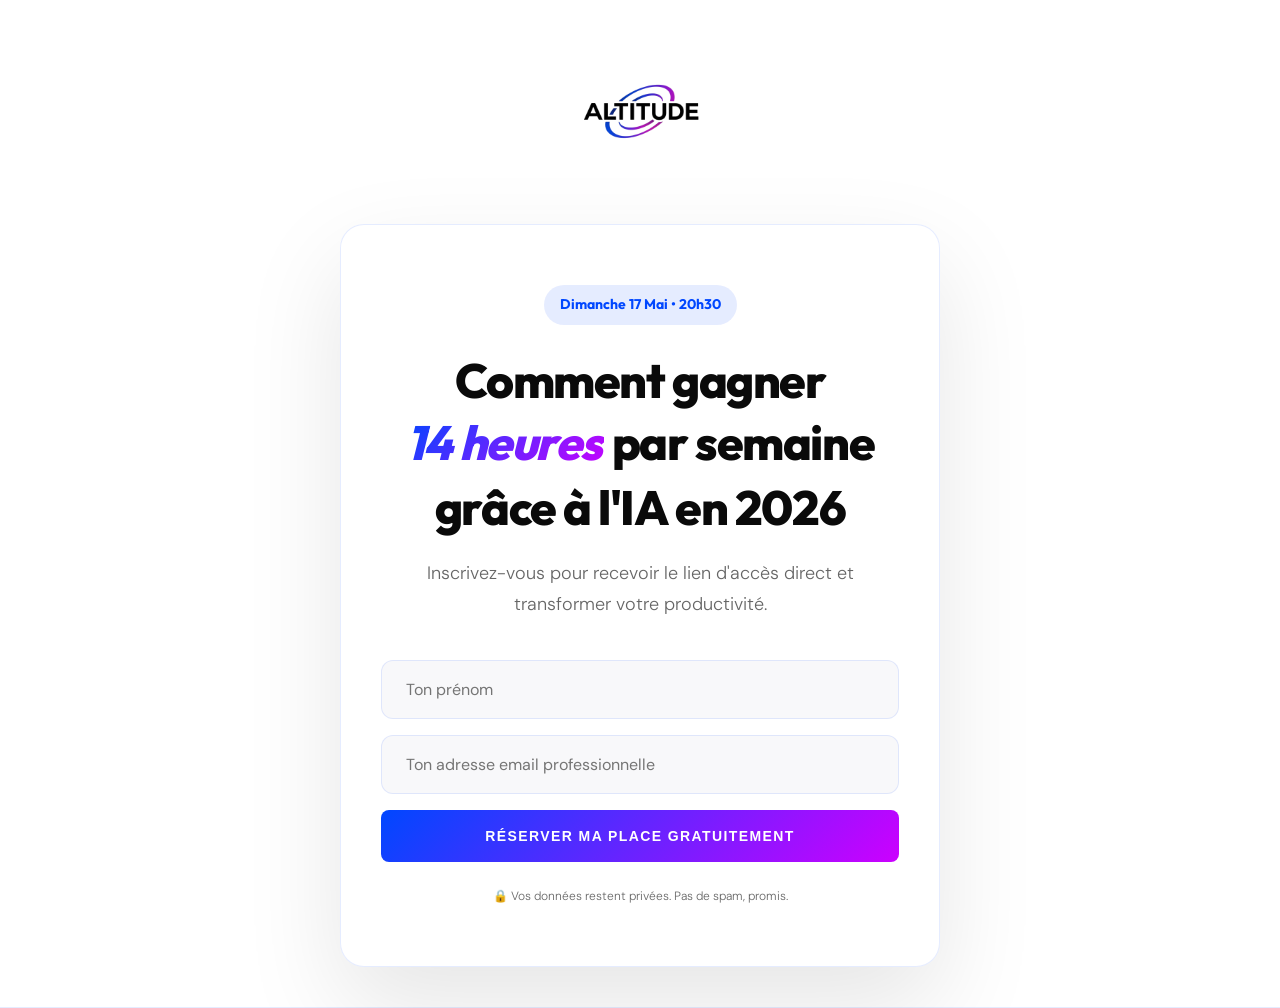
==== index.html @ 85bab9df "Restore logo and further increase its size" ====
<!DOCTYPE html>
<html lang="fr">
<head>
  <meta charset="UTF-8">
  <meta name="viewport" content="width=device-width, initial-scale=1.0">
  <title>Altitude — Webinaire Exclusif</title>
  <link href="https://fonts.googleapis.com/css2?family=Outfit:wght@400;600;700;800&family=DM+Sans:ital,wght@0,300;0,400;0,500;1,300&display=swap" rel="stylesheet">
  <link rel="stylesheet" href="style.css">
  <style>
    .webinar-hero {
      min-height: 100vh;
      display: flex;
      flex-direction: column;
      align-items: center;
      justify-content: center;
      text-align: center;
      padding: 40px 20px;
      background: var(--black);
    }
    
    .webinar-card {
      background: rgba(255, 255, 255, 0.03);
      backdrop-filter: blur(10px);
      border: 1px solid var(--border);
      padding: 60px 40px;
      border-radius: 24px;
      max-width: 600px;
      width: 100%;
      box-shadow: 0 40px 100px rgba(0, 0, 0, 0.1);
    }
    
    .form-group {
      margin-top: 40px;
      display: flex;
      flex-direction: column;
      gap: 16px;
    }
    
    input[type="email"],
    input[type="text"] {
      width: 100%;
      padding: 18px 24px;
      background: var(--slate);
      border: 1px solid var(--border);
      border-radius: 12px;
      font-family: 'DM Sans', sans-serif;
      font-size: 16px;
      color: var(--white);
      outline: none;
      transition: all 0.3s ease;
    }
    
    input[type="email"]:focus,
    input[type="text"]:focus {
      border-color: var(--primary);
      box-shadow: 0 0 0 4px rgba(0, 71, 255, 0.1);
    }
    
    .submit-btn {
      width: 100%;
      justify-content: center;
    }
    
    .date-tag {
      background: rgba(0, 71, 255, 0.1);
      color: var(--primary);
      padding: 8px 16px;
      border-radius: 100px;
      font-family: var(--font-corporate);
      font-weight: 700;
      font-size: 14px;
      margin-bottom: 24px;
      display: inline-block;
    }
  </style>
</head>
<body>

<section class="webinar-hero">
  <div class="logo-container" style="width: 160px; height: 160px; margin-bottom: 24px;">
    <img src="logoaltitude.png" alt="Altitude Logo" style="width: 140px;">
  </div>
  
  <div class="webinar-card fade-in">
    <div class="date-tag">Dimanche 17 Mai • 20h30</div>
    <h1 style="font-family: var(--font-corporate); font-size: clamp(32px, 5vw, 48px); line-height: 1.3; margin-bottom: 20px;">
      Comment gagner <span>14 heures</span> par semaine grâce à l'IA en 2026
    </h1>
    <p class="hero-sub" style="margin: 0 auto; color: var(--muted);">
      Inscrivez-vous pour recevoir le lien d'accès direct et transformer votre productivité.
    </p>
    
    <form id="webinarForm" class="form-group">
      <input type="text" id="firstName" placeholder="Ton prénom" required>
      <input type="email" id="email" placeholder="Ton adresse email professionnelle" required>
      <button type="submit" class="cta-btn submit-btn">Réserver ma place gratuitement</button>
    </form>
    
    <p style="margin-top: 24px; font-size: 12px; color: var(--muted);">
      🔒 Vos données restent privées. Pas de spam, promis.
    </p>
  </div>
</section>

<script>
  document.getElementById('webinarForm').addEventListener('submit', async function(e) {
    e.preventDefault();
    const email = document.getElementById('email').value;
    const firstName = document.getElementById('firstName').value;
    const submitBtn = e.target.querySelector('button');
    
    if (email && firstName) {
      // Loading state
      const originalText = submitBtn.innerText;
      submitBtn.innerText = 'Envoi en cours...';
      submitBtn.disabled = true;

      try {
        await fetch('https://n8n.prcz.fr/webhook/webi-ac', {
          method: 'POST',
          headers: {
            'Content-Type': 'application/json',
          },
          body: JSON.stringify({ 
            email, 
            firstName,
            source: 'webinaire_2026',
            date: new Date().toISOString()
          }),
        });
      } catch (error) {
        console.error('Webhook error:', error);
        // We still redirect even if webhook fails to not block the user
      } finally {
        window.location.href = 'webinaire-merci.html';
      }
    }
  });
</script>

</body>
</html>
---- style.css ----
@import url('https://fonts.googleapis.com/css2?family=Outfit:wght@400;600;700;800&display=swap');

:root {
  --black: #ffffff;
  --white: #0a0a0a;
  --cream: #f4f4f7;
  --primary: #0047FF;
  --secondary: #CC00FF;
  --accent: linear-gradient(135deg, var(--primary) 0%, var(--secondary) 100%);
  --slate: #f8f8fa;
  --muted: #666666;
  --border: rgba(0, 71, 255, 0.1);
  --font-corporate: 'Outfit', sans-serif;
}

* { margin: 0; padding: 0; box-sizing: border-box; }

body {
  background: var(--black);
  color: var(--white);
  font-family: 'DM Sans', sans-serif;
  font-weight: 300;
  line-height: 1.7;
  overflow-x: hidden;
}

/* GRAIN OVERLAY */
body::before {
  content: '';
  position: fixed;
  inset: 0;
  background-image: url("data:image/svg+xml,%3Csvg viewBox='0 0 256 256' xmlns='http://www.w3.org/2000/svg'%3E%3Cfilter id='noise'%3E%3CfeTurbulence type='fractalNoise' baseFrequency='0.9' numOctaves='4' stitchTiles='stitch'/%3E%3C/filter%3E%3Crect width='100%25' height='100%25' filter='url(%23noise)' opacity='0.02'/%3E%3C/svg%3E");
  pointer-events: none;
  z-index: 1000;
  opacity: 0.1;
}

/* HERO */
.hero {
  min-height: 100vh;
  display: flex;
  flex-direction: column;
  justify-content: center;
  padding: 80px 60px;
  position: relative;
  border-bottom: 1px solid var(--border);
}

.hero::after {
  content: '';
  position: absolute;
  top: -200px;
  right: -200px;
  width: 600px;
  height: 600px;
  background: radial-gradient(circle, rgba(0, 71, 255, 0.1) 0%, transparent 70%);
  pointer-events: none;
}

.tag {
  display: inline-flex;
  align-items: center;
  gap: 8px;
  border: 1px solid var(--border);
  padding: 6px 16px;
  border-radius: 100px;
  font-size: 11px;
  letter-spacing: 0.15em;
  text-transform: uppercase;
  color: var(--primary);
  margin-bottom: 48px;
  width: fit-content;
}

.tag::before {
  content: '';
  width: 6px;
  height: 6px;
  border-radius: 50%;
  background: var(--primary);
  animation: pulse 2s infinite;
}

@keyframes pulse {
  0%, 100% { opacity: 1; }
  50% { opacity: 0.3; }
}

.hero-eyebrow {
  font-family: 'Syne', sans-serif;
  font-size: 13px;
  letter-spacing: 0.3em;
  text-transform: uppercase;
  color: var(--muted);
  margin-bottom: 20px;
}

h1 {
  font-family: 'Syne', sans-serif;
  font-size: clamp(52px, 8vw, 100px);
  font-weight: 800;
  line-height: 0.95;
  letter-spacing: -0.03em;
  margin-bottom: 32px;
}

h1 span {
  background: var(--accent);
  -webkit-background-clip: text;
  -webkit-text-fill-color: transparent;
  font-style: italic;
  display: inline-block;
  padding-right: 0.05em;
  padding-bottom: 0.05em;
}

.hero-sub {
  font-size: 18px;
  color: rgba(10, 10, 10, 0.6);
  max-width: 540px;
  margin-bottom: 60px;
  font-weight: 300;
}

.hero-meta {
  display: flex;
  gap: 48px;
  align-items: flex-start;
}

.meta-item {
  display: flex;
  flex-direction: column;
  gap: 4px;
}

.meta-label {
  font-size: 10px;
  letter-spacing: 0.2em;
  text-transform: uppercase;
  color: var(--muted);
}

.meta-value {
  font-family: 'Syne', sans-serif;
  font-size: 22px;
  font-weight: 700;
  color: var(--white);
}

.meta-value.accent { 
  background: var(--accent);
  -webkit-background-clip: text;
  -webkit-text-fill-color: transparent;
}

.divider-line {
  width: 1px;
  height: 40px;
  background: var(--border);
  align-self: center;
}

/* SECTIONS */
section {
  padding: 100px 60px;
  border-bottom: 1px solid var(--border);
}

.section-label {
  font-size: 10px;
  letter-spacing: 0.3em;
  text-transform: uppercase;
  color: var(--gold);
  margin-bottom: 48px;
  display: flex;
  align-items: center;
  gap: 16px;
}

.section-label::after {
  content: '';
  height: 1px;
  width: 40px;
  background: var(--secondary);
  opacity: 0.4;
}

h2 {
  font-family: 'Syne', sans-serif;
  font-size: clamp(32px, 4vw, 52px);
  font-weight: 700;
  line-height: 1.1;
  letter-spacing: -0.02em;
  margin-bottom: 24px;
}

h2 em {
  font-style: italic;
  background: var(--accent);
  -webkit-background-clip: text;
  -webkit-text-fill-color: transparent;
  font-weight: 400;
}

/* PROMESSE */
.promesse-grid {
  display: grid;
  grid-template-columns: 1fr 1fr;
  gap: 2px;
  margin-top: 60px;
  border: 1px solid var(--border);
}

.promesse-card {
  background: var(--slate);
  padding: 48px 40px;
  position: relative;
  overflow: hidden;
  transition: background 0.3s;
}

.promesse-card:hover {
  background: rgba(0, 71, 255, 0.05);
}

.promesse-card::before {
  content: attr(data-num);
  position: absolute;
  top: -200px;
  right: 20px;
  font-family: 'Syne', sans-serif;
  font-size: 120px;
  font-weight: 800;
  color: rgba(204, 0, 255, 0.05);
  line-height: 1;
}

.promesse-card h3 {
  font-family: 'Syne', sans-serif;
  font-size: 20px;
  font-weight: 700;
  margin-bottom: 12px;
  color: var(--white);
}

.promesse-card p {
  font-size: 14px;
  color: rgba(10, 10, 10, 0.55);
  line-height: 1.6;
}

/* MARRE */
.marre-section {
  background: var(--slate);
}

.marre-intro {
  font-size: 16px;
  color: rgba(10, 10, 10, 0.55);
  max-width: 560px;
  margin-bottom: 72px;
}

.marre-steps {
  display: flex;
  flex-direction: column;
  gap: 0;
}

.marre-step {
  display: grid;
  grid-template-columns: 64px 1fr;
  gap: 40px;
  align-items: start;
  padding: 40px 0;
  border-top: 1px solid rgba(0, 71, 255, 0.1);
  position: relative;
}

.marre-step:last-child {
  border-bottom: 1px solid rgba(0, 71, 255, 0.1);
}

.step-letter {
  font-family: 'Syne', sans-serif;
  font-size: 48px;
  font-weight: 800;
  color: var(--primary);
  line-height: 1;
}

.step-content h3 {
  font-family: 'Syne', sans-serif;
  font-size: 22px;
  font-weight: 700;
  margin-bottom: 8px;
  color: var(--white);
  padding-top: 8px;
}

.step-content p {
  font-size: 14px;
  color: rgba(10, 10, 10, 0.5);
  max-width: 480px;
}

/* CLAUDE */
.claude-block {
  background: linear-gradient(135deg, rgba(0, 71, 255, 0.06) 0%, transparent 60%);
  border: 1px solid var(--border);
  padding: 60px;
  margin-top: 60px;
  position: relative;
  overflow: hidden;
}

.claude-block::before {
  content: 'Claude';
  position: absolute;
  right: -20px;
  top: 50%;
  transform: translateY(-50%) rotate(-90deg);
  font-family: 'Syne', sans-serif;
  font-size: 120px;
  font-weight: 800;
  color: rgba(0, 71, 255, 0.04);
  letter-spacing: -0.05em;
  white-space: nowrap;
}

.claude-block h3 {
  font-family: 'Syne', sans-serif;
  font-size: 28px;
  font-weight: 700;
  margin-bottom: 20px;
  color: var(--primary);
}

.claude-block p {
  font-size: 16px;
  color: rgba(10, 10, 10, 0.65);
  max-width: 600px;
  line-height: 1.8;
}

.claude-tags {
  display: flex;
  flex-wrap: wrap;
  gap: 10px;
  margin-top: 32px;
}

.claude-tag {
  border: 1px solid var(--border);
  padding: 6px 16px;
  font-size: 12px;
  color: var(--secondary);
  border-radius: 4px;
  letter-spacing: 0.05em;
}

/* OFFRE */
.offre-grid {
  display: grid;
  grid-template-columns: 1.2fr 1fr;
  gap: 2px;
  margin-top: 60px;
}

.offre-main {
  background: var(--cream);
  border: 1px solid var(--border);
  padding: 60px 48px;
  color: var(--white);
  position: relative;
  overflow: hidden;
  border-radius: 12px;
}

.offre-main::after {
  content: '🛫';
  position: absolute;
  bottom: -20px;
  right: 20px;
  font-size: 120px;
  opacity: 0.15;
}

.offre-main .price-label {
  font-size: 11px;
  letter-spacing: 0.2em;
  text-transform: uppercase;
  opacity: 0.6;
  margin-bottom: 8px;
}

.offre-main .price {
  font-family: 'Syne', sans-serif;
  font-size: 72px;
  font-weight: 800;
  line-height: 1;
  margin-bottom: 4px;
}

.offre-main .price-after {
  font-size: 13px;
  opacity: 0.5;
  margin-bottom: 40px;
  text-decoration: line-through;
}

.offre-main .badge {
  display: inline-block;
  background: var(--black);
  color: var(--primary);
  padding: 4px 12px;
  font-size: 11px;
  letter-spacing: 0.1em;
  margin-bottom: 40px;
  font-weight: 500;
}

.offre-main ul {
  list-style: none;
  display: flex;
  flex-direction: column;
  gap: 14px;
}

.offre-main ul li {
  font-size: 14px;
  display: flex;
  align-items: flex-start;
  gap: 12px;
  color: rgba(10,10,10,0.75);
}

.offre-main ul li::before {
  content: '→';
  font-weight: 600;
  color: var(--black);
  flex-shrink: 0;
}

.offre-side {
  background: var(--slate);
  padding: 48px 40px;
  display: flex;
  flex-direction: column;
  justify-content: space-between;
}

.offre-side h3 {
  font-family: 'Syne', sans-serif;
  font-size: 20px;
  font-weight: 700;
  margin-bottom: 24px;
  color: var(--white);
}

.deadline-block {
  border: 1px solid rgba(0, 71, 255, 0.3);
  padding: 24px;
  margin-top: 32px;
}

.deadline-block .deadline-label {
  font-size: 10px;
  letter-spacing: 0.2em;
  text-transform: uppercase;
  color: var(--primary);
  margin-bottom: 8px;
}

.deadline-block .deadline-date {
  font-family: 'Syne', sans-serif;
  font-size: 28px;
  font-weight: 800;
  color: var(--white);
}

.deadline-block .deadline-note {
  font-size: 12px;
  color: var(--muted);
  margin-top: 6px;
}

.spots-counter {
  display: flex;
  align-items: center;
  gap: 16px;
  margin-top: 32px;
}

.spots-dots {
  display: flex;
  gap: 6px;
}

.dot {
  width: 10px;
  height: 10px;
  border-radius: 50%;
  background: var(--secondary);
}

.dot.empty {
  background: transparent;
  border: 1px solid var(--border);
}

.spots-label {
  font-size: 12px;
  color: var(--muted);
}

/* CTA */
.cta-section {
  text-align: center;
  padding: 120px 60px;
  background: var(--slate);
  border-bottom: none;
  position: relative;
  overflow: hidden;
}

.cta-section::before {
  content: '';
  position: absolute;
  top: 50%;
  left: 50%;
  transform: translate(-50%, -50%);
  width: 500px;
  height: 500px;
  background: radial-gradient(circle, rgba(0, 71, 255, 0.06) 0%, transparent 70%);
  pointer-events: none;
}

.cta-section p {
  font-size: 16px;
  color: var(--muted);
  max-width: 480px;
  margin: 0 auto 48px;
}

.cta-btn {
  display: inline-flex;
  align-items: center;
  gap: 12px;
  background: var(--accent);
  color: #ffffff;
  padding: 18px 48px;
  font-family: 'Syne', sans-serif;
  font-size: 14px;
  font-weight: 700;
  letter-spacing: 0.1em;
  text-transform: uppercase;
  text-decoration: none;
  transition: all 0.2s;
  cursor: pointer;
  border: none;
  border-radius: 8px;
}

.cta-btn:hover {
  opacity: 0.9;
  transform: translateY(-2px);
}

.cta-note {
  margin-top: 24px;
  font-size: 12px;
  color: var(--muted);
}

/* FOOTER */
footer {
  padding: 40px 60px;
  display: flex;
  justify-content: space-between;
  align-items: center;
  border-top: 1px solid var(--border);
}

footer .footer-brand {
  font-family: 'Syne', sans-serif;
  font-size: 14px;
  font-weight: 700;
  color: var(--white);
}

footer .footer-sub {
  font-size: 12px;
  color: var(--muted);
  margin-top: 2px;
}

footer .footer-tag {
  font-size: 11px;
  color: var(--muted);
  letter-spacing: 0.1em;
}

/* ANIMATIONS */
.fade-in {
  opacity: 0;
  transform: translateY(20px);
  animation: fadeIn 0.8s forwards;
}

.fade-in:nth-child(1) { animation-delay: 0.1s; }
.fade-in:nth-child(2) { animation-delay: 0.2s; }
.fade-in:nth-child(3) { animation-delay: 0.3s; }
.fade-in:nth-child(4) { animation-delay: 0.4s; }
.fade-in:nth-child(5) { animation-delay: 0.5s; }

@keyframes fadeIn {
  to { opacity: 1; transform: translateY(0); }
}

@media (max-width: 768px) {
  .hero, section { padding: 40px 20px; }
  .promesse-grid, .offre-grid, .programme-grid { 
    grid-template-columns: 1fr !important; 
    gap: 20px !important;
  }
  .hero-meta { flex-wrap: wrap; gap: 20px; }
  .claude-block { padding: 30px 20px; }
  footer { flex-direction: column; gap: 16px; text-align: center; }
  
  .logo-container {
    width: 160px;
    height: 160px;
  }
  .logo-img {
    width: 120px;
  }
  
  h1 { font-size: 42px !important; }
  .hero-sub { font-size: 16px !important; }
  
  .cart-summary {
    padding: 20px !important;
  }
  .total-label { font-size: 20px !important; }
  .total-price { font-size: 24px !important; }
}
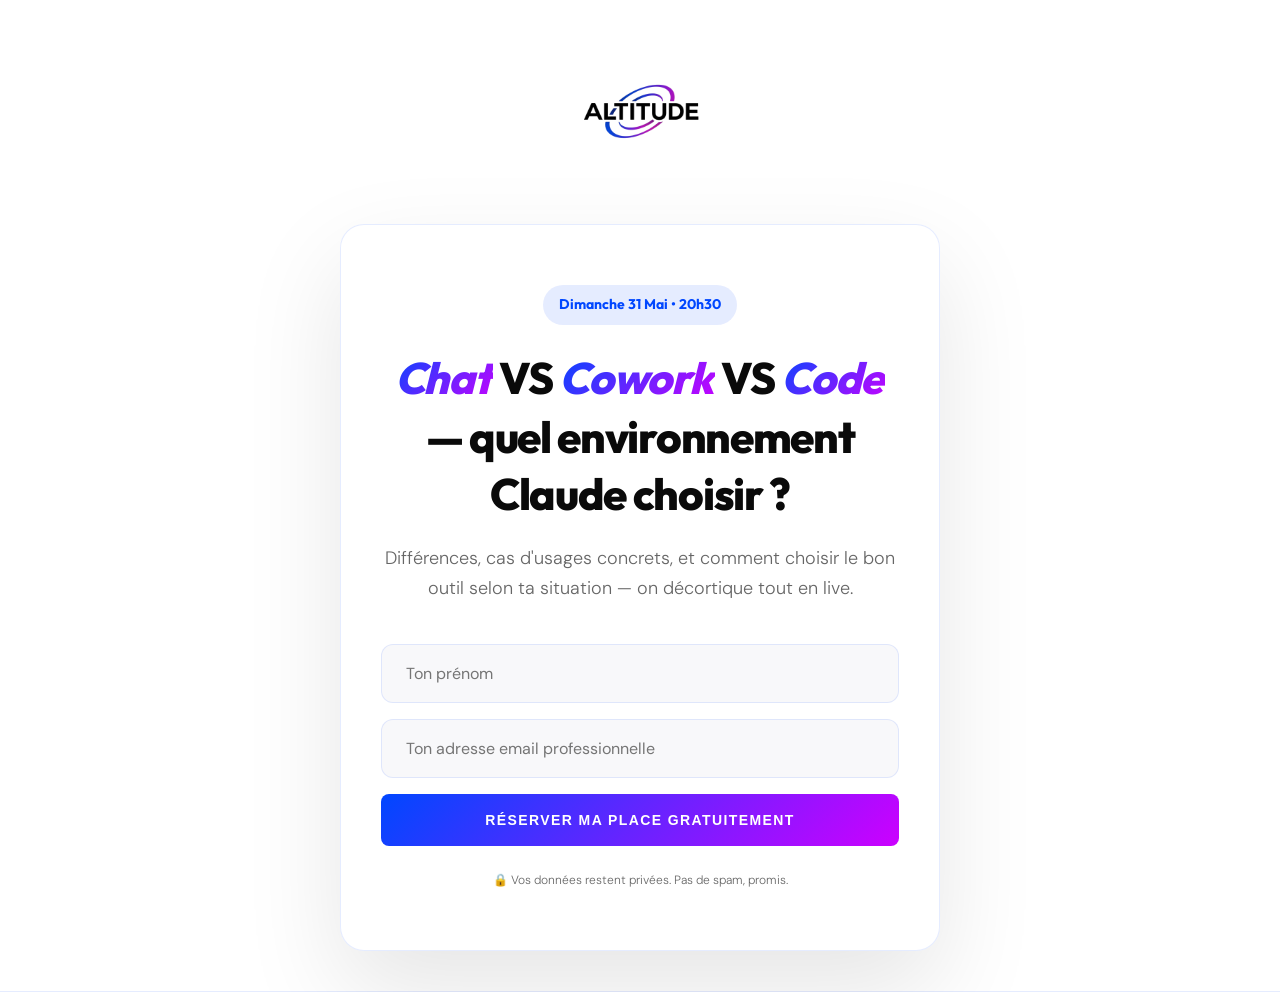
==== commit d05003ab: "Update webinar date, title and topic (Chat VS Cowork VS Code)" ====
--- a/index.html
+++ b/index.html
@@ -3,7 +3,7 @@
 <head>
   <meta charset="UTF-8">
   <meta name="viewport" content="width=device-width, initial-scale=1.0">
-  <title>Altitude — Webinaire Exclusif</title>
+  <title>Altitude — Chat VS Cowork VS Code : quel environnement Claude choisir ?</title>
   <link href="https://fonts.googleapis.com/css2?family=Outfit:wght@400;600;700;800&family=DM+Sans:ital,wght@0,300;0,400;0,500;1,300&display=swap" rel="stylesheet">
   <link rel="stylesheet" href="style.css">
   <style>
@@ -82,12 +82,12 @@
   </div>
   
   <div class="webinar-card fade-in">
-    <div class="date-tag">Dimanche 17 Mai • 20h30</div>
-    <h1 style="font-family: var(--font-corporate); font-size: clamp(32px, 5vw, 48px); line-height: 1.3; margin-bottom: 20px;">
-      Comment gagner <span>14 heures</span> par semaine grâce à l'IA en 2026
+    <div class="date-tag">Dimanche 31 Mai • 20h30</div>
+    <h1 style="font-family: var(--font-corporate); font-size: clamp(28px, 5vw, 44px); line-height: 1.3; margin-bottom: 20px;">
+      <span>Chat</span> VS <span>Cowork</span> VS <span>Code</span> — quel environnement Claude choisir ?
     </h1>
     <p class="hero-sub" style="margin: 0 auto; color: var(--muted);">
-      Inscrivez-vous pour recevoir le lien d'accès direct et transformer votre productivité.
+      Différences, cas d'usages concrets, et comment choisir le bon outil selon ta situation — on décortique tout en live.
     </p>
     
     <form id="webinarForm" class="form-group">
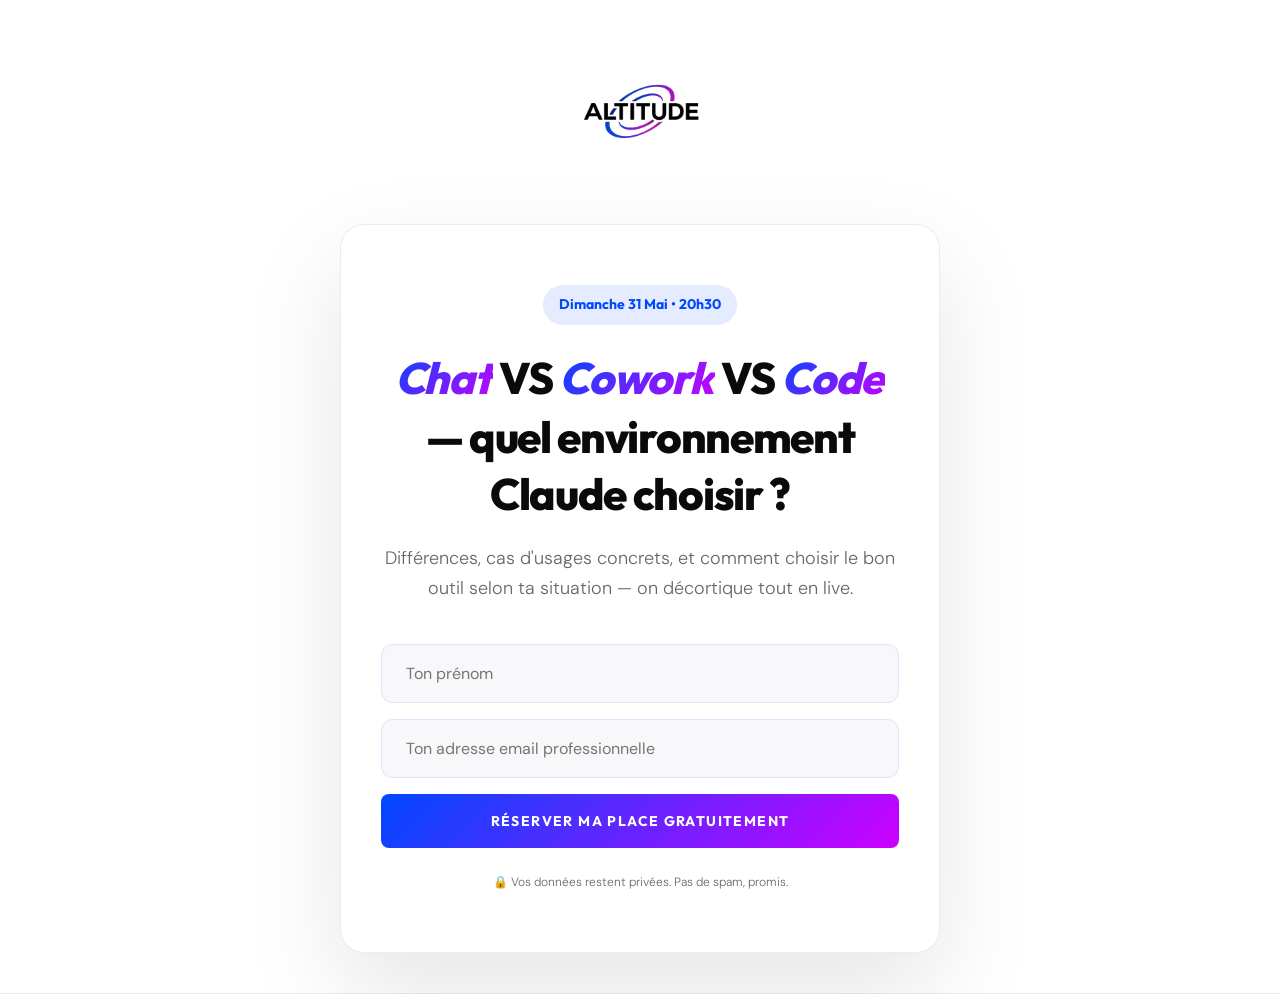
==== commit c045ab4a: "Fix: inline .cta-btn styles in index.html to ensure button renders correctly Co-Authored-By: Claude " ====
--- a/index.html
+++ b/index.html
@@ -56,9 +56,33 @@
       box-shadow: 0 0 0 4px rgba(0, 71, 255, 0.1);
     }
     
+    .cta-btn {
+      display: inline-flex;
+      align-items: center;
+      justify-content: center;
+      gap: 12px;
+      background: linear-gradient(135deg, #0047FF 0%, #CC00FF 100%);
+      color: #ffffff;
+      padding: 18px 48px;
+      font-family: 'Outfit', sans-serif;
+      font-size: 14px;
+      font-weight: 700;
+      letter-spacing: 0.1em;
+      text-transform: uppercase;
+      text-decoration: none;
+      cursor: pointer;
+      border: none;
+      border-radius: 8px;
+      transition: all 0.2s;
+    }
+
+    .cta-btn:hover {
+      opacity: 0.9;
+      transform: translateY(-2px);
+    }
+
     .submit-btn {
       width: 100%;
-      justify-content: center;
     }
     
     .date-tag {
--- a/style.css
+++ b/style.css
@@ -368,6 +368,17 @@
   margin-top: 60px;
 }
 
+.calendar-btn {
+  background: var(--primary);
+  color: var(--white);
+  border: 1px solid var(--primary);
+}
+
+.calendar-btn:hover {
+  background: var(--white);
+  color: var(--primary);
+}
+
 .offre-main {
   background: var(--cream);
   border: 1px solid var(--border);
@@ -471,6 +482,32 @@
   text-transform: uppercase;
   color: var(--primary);
   margin-bottom: 8px;
+}
+
+.link-box {
+  margin-bottom: 32px;
+}
+
+.link-label {
+  font-size: 12px;
+  color: var(--muted);
+  text-transform: uppercase;
+  letter-spacing: 0.1em;
+}
+
+.webinar-link {
+  display: block;
+  margin-top: 8px;
+  color: var(--primary);
+  font-weight: 600;
+  text-decoration: none;
+}
+
+.buttons-container {
+  display: flex;
+  flex-direction: column;
+  gap: 16px;
+  margin-top: 24px;
 }
 
 .deadline-block .deadline-date {
@@ -551,7 +588,7 @@
   background: var(--accent);
   color: #ffffff;
   padding: 18px 48px;
-  font-family: 'Syne', sans-serif;
+  font-family: 'Outfit', sans-serif;
   font-size: 14px;
   font-weight: 700;
   letter-spacing: 0.1em;
@@ -561,6 +598,17 @@
   cursor: pointer;
   border: none;
   border-radius: 8px;
+}
+
+.cta-btn.calendar-btn {
+  background: var(--primary);
+  color: #ffffff;
+  border: 1px solid var(--primary);
+}
+
+.cta-btn.calendar-btn:hover {
+  background: #ffffff;
+  color: var(--primary);
 }
 
 .cta-btn:hover {
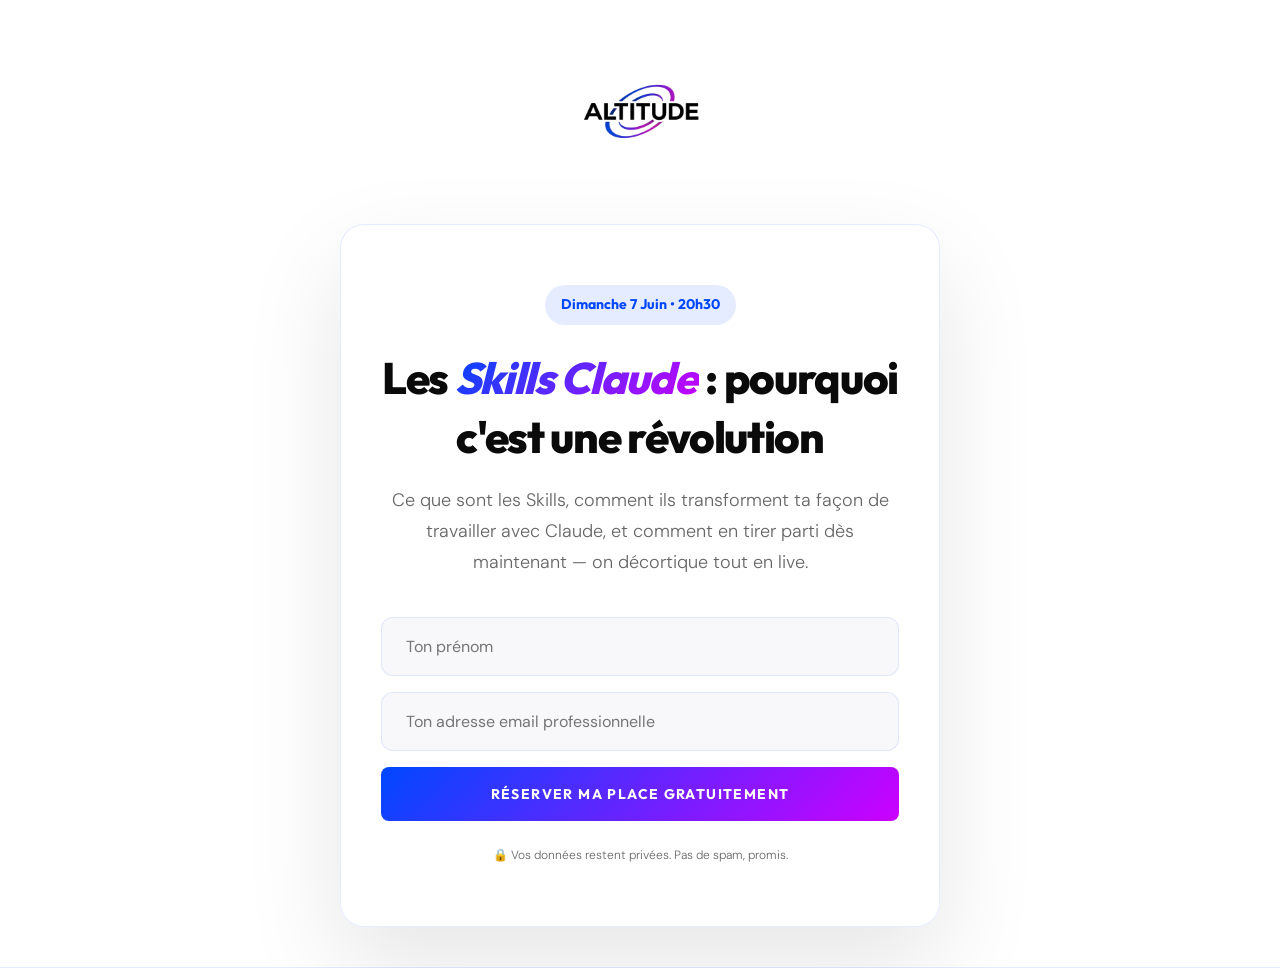
==== commit d00b14f6: "Update webinar to Skills Claude topic for June 7 Co-Authored-By: Claude Opus 4.7 <noreply@anthropic." ====
--- a/index.html
+++ b/index.html
@@ -3,7 +3,7 @@
 <head>
   <meta charset="UTF-8">
   <meta name="viewport" content="width=device-width, initial-scale=1.0">
-  <title>Altitude — Chat VS Cowork VS Code : quel environnement Claude choisir ?</title>
+  <title>Altitude — Les Skills Claude : pourquoi c'est une révolution</title>
   <link href="https://fonts.googleapis.com/css2?family=Outfit:wght@400;600;700;800&family=DM+Sans:ital,wght@0,300;0,400;0,500;1,300&display=swap" rel="stylesheet">
   <link rel="stylesheet" href="style.css">
   <style>
@@ -106,12 +106,12 @@
   </div>
   
   <div class="webinar-card fade-in">
-    <div class="date-tag">Dimanche 31 Mai • 20h30</div>
+    <div class="date-tag">Dimanche 7 Juin • 20h30</div>
     <h1 style="font-family: var(--font-corporate); font-size: clamp(28px, 5vw, 44px); line-height: 1.3; margin-bottom: 20px;">
-      <span>Chat</span> VS <span>Cowork</span> VS <span>Code</span> — quel environnement Claude choisir ?
+      Les <span>Skills Claude</span> : pourquoi c'est une révolution
     </h1>
     <p class="hero-sub" style="margin: 0 auto; color: var(--muted);">
-      Différences, cas d'usages concrets, et comment choisir le bon outil selon ta situation — on décortique tout en live.
+      Ce que sont les Skills, comment ils transforment ta façon de travailler avec Claude, et comment en tirer parti dès maintenant — on décortique tout en live.
     </p>
     
     <form id="webinarForm" class="form-group">
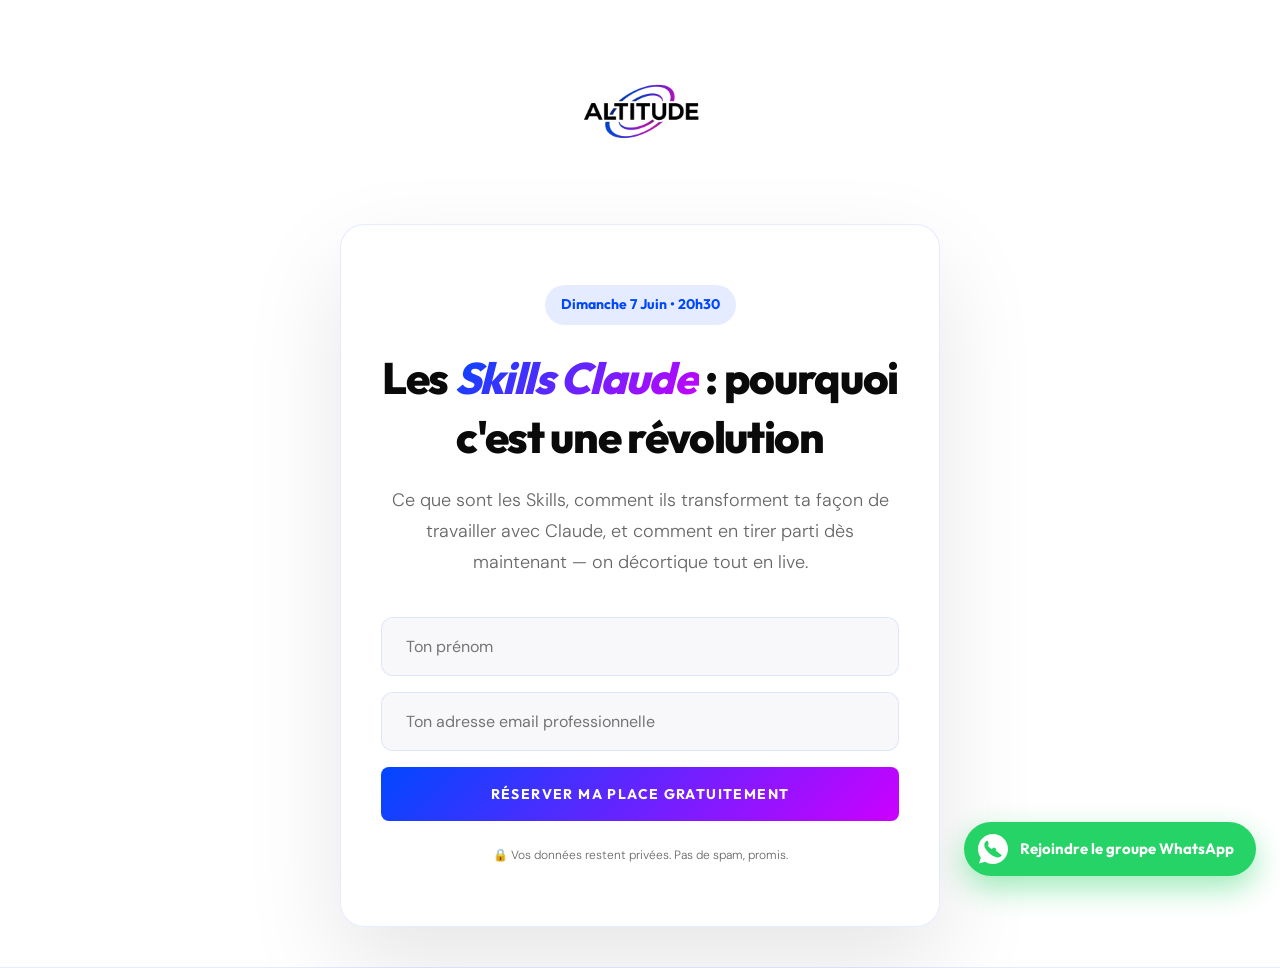
==== commit 6c72fb76: "Add floating WhatsApp widget linking to the Cockpit group Co-Authored-By: Claude Opus 4.8 <noreply@a" ====
--- a/index.html
+++ b/index.html
@@ -95,6 +95,49 @@
       font-size: 14px;
       margin-bottom: 24px;
       display: inline-block;
+    }
+
+    /* WhatsApp floating widget */
+    .wa-widget {
+      position: fixed;
+      bottom: 24px;
+      right: 24px;
+      z-index: 9999;
+      display: inline-flex;
+      align-items: center;
+      gap: 12px;
+      padding: 12px 22px 12px 14px;
+      background: #25D366;
+      color: #ffffff;
+      text-decoration: none;
+      border-radius: 100px;
+      font-family: 'Outfit', sans-serif;
+      font-weight: 700;
+      font-size: 15px;
+      box-shadow: 0 12px 30px rgba(37, 211, 102, 0.45);
+      transition: transform 0.2s ease, box-shadow 0.2s ease;
+    }
+
+    .wa-widget:hover {
+      transform: translateY(-2px);
+      box-shadow: 0 16px 40px rgba(37, 211, 102, 0.6);
+    }
+
+    .wa-widget svg {
+      width: 30px;
+      height: 30px;
+      flex-shrink: 0;
+    }
+
+    @media (max-width: 480px) {
+      .wa-widget {
+        bottom: 16px;
+        right: 16px;
+        padding: 12px;
+      }
+      .wa-widget .wa-label {
+        display: none;
+      }
     }
   </style>
 </head>
@@ -162,5 +205,12 @@
   });
 </script>
 
+<a href="https://link.prcz.fr/le-cockpit/" target="_blank" rel="noopener" class="wa-widget" aria-label="Rejoindre le groupe WhatsApp">
+  <svg viewBox="0 0 32 32" fill="currentColor" aria-hidden="true">
+    <path d="M16.004 0h-.008C7.174 0 .002 7.174.002 16c0 3.5 1.128 6.744 3.046 9.376L1.05 31.5l6.33-2.024A15.93 15.93 0 0 0 16.004 32C24.83 32 32 24.826 32 16S24.83 0 16.004 0zm9.32 22.594c-.386 1.09-1.92 1.994-3.142 2.258-.836.178-1.928.32-5.604-1.204-4.7-1.948-7.726-6.724-7.962-7.034-.226-.31-1.9-2.53-1.9-4.826 0-2.296 1.166-3.424 1.636-3.904.386-.394.844-.574 1.122-.574.13 0 .246.006.35.012.302.012.454.03.654.51.248.602.856 2.098.93 2.252.076.154.152.362.05.572-.096.216-.18.31-.334.49-.154.18-.3.318-.454.51-.14.166-.3.346-.128.642.172.29.764 1.26 1.64 2.04 1.13 1.006 2.04 1.318 2.366 1.454.244.102.534.078.71-.11.224-.242.5-.644.78-1.04.2-.284.452-.32.718-.22.27.094 1.706.804 2 .95.294.146.488.218.56.34.072.124.072.71-.314 1.8z"/>
+  </svg>
+  <span class="wa-label">Rejoindre le groupe WhatsApp</span>
+</a>
+
 </body>
 </html>
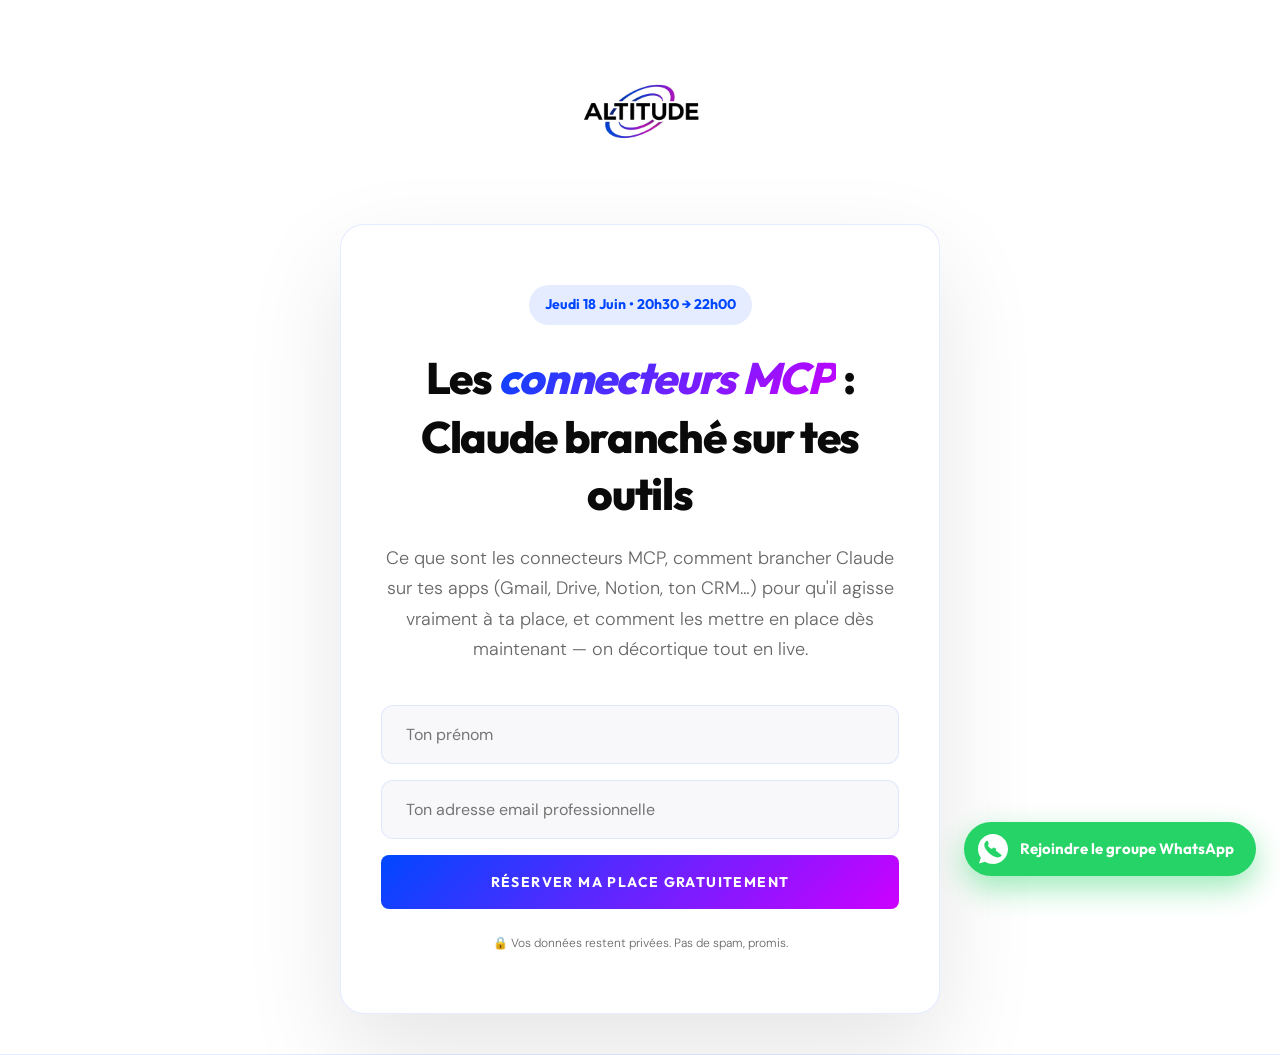
==== commit e85ccb7d: "Update webinar LP for June 18 live on MCP connectors Co-Authored-By: Claude Opus 4.8 (1M context) <n" ====
--- a/index.html
+++ b/index.html
@@ -3,7 +3,7 @@
 <head>
   <meta charset="UTF-8">
   <meta name="viewport" content="width=device-width, initial-scale=1.0">
-  <title>Altitude — Les Skills Claude : pourquoi c'est une révolution</title>
+  <title>Altitude — Les connecteurs MCP : Claude branché sur tes outils</title>
   <link href="https://fonts.googleapis.com/css2?family=Outfit:wght@400;600;700;800&family=DM+Sans:ital,wght@0,300;0,400;0,500;1,300&display=swap" rel="stylesheet">
   <link rel="stylesheet" href="style.css">
   <style>
@@ -149,12 +149,12 @@
   </div>
   
   <div class="webinar-card fade-in">
-    <div class="date-tag">Dimanche 7 Juin • 20h30</div>
+    <div class="date-tag">Jeudi 18 Juin • 20h30 → 22h00</div>
     <h1 style="font-family: var(--font-corporate); font-size: clamp(28px, 5vw, 44px); line-height: 1.3; margin-bottom: 20px;">
-      Les <span>Skills Claude</span> : pourquoi c'est une révolution
+      Les <span>connecteurs MCP</span> : Claude branché sur tes outils
     </h1>
     <p class="hero-sub" style="margin: 0 auto; color: var(--muted);">
-      Ce que sont les Skills, comment ils transforment ta façon de travailler avec Claude, et comment en tirer parti dès maintenant — on décortique tout en live.
+      Ce que sont les connecteurs MCP, comment brancher Claude sur tes apps (Gmail, Drive, Notion, ton CRM…) pour qu'il agisse vraiment à ta place, et comment les mettre en place dès maintenant — on décortique tout en live.
     </p>
     
     <form id="webinarForm" class="form-group">
@@ -191,7 +191,7 @@
           body: JSON.stringify({ 
             email, 
             firstName,
-            source: 'webinaire_2026',
+            source: 'webinaire_connecteurs_2026',
             date: new Date().toISOString()
           }),
         });
@@ -205,7 +205,7 @@
   });
 </script>
 
-<a href="https://link.prcz.fr/le-cockpit/" target="_blank" rel="noopener" class="wa-widget" aria-label="Rejoindre le groupe WhatsApp">
+<a href="https://link.prcz.fr/le-cockpit" target="_blank" rel="noopener" class="wa-widget" aria-label="Rejoindre le groupe WhatsApp">
   <svg viewBox="0 0 32 32" fill="currentColor" aria-hidden="true">
     <path d="M16.004 0h-.008C7.174 0 .002 7.174.002 16c0 3.5 1.128 6.744 3.046 9.376L1.05 31.5l6.33-2.024A15.93 15.93 0 0 0 16.004 32C24.83 32 32 24.826 32 16S24.83 0 16.004 0zm9.32 22.594c-.386 1.09-1.92 1.994-3.142 2.258-.836.178-1.928.32-5.604-1.204-4.7-1.948-7.726-6.724-7.962-7.034-.226-.31-1.9-2.53-1.9-4.826 0-2.296 1.166-3.424 1.636-3.904.386-.394.844-.574 1.122-.574.13 0 .246.006.35.012.302.012.454.03.654.51.248.602.856 2.098.93 2.252.076.154.152.362.05.572-.096.216-.18.31-.334.49-.154.18-.3.318-.454.51-.14.166-.3.346-.128.642.172.29.764 1.26 1.64 2.04 1.13 1.006 2.04 1.318 2.366 1.454.244.102.534.078.71-.11.224-.242.5-.644.78-1.04.2-.284.452-.32.718-.22.27.094 1.706.804 2 .95.294.146.488.218.56.34.072.124.072.71-.314 1.8z"/>
   </svg>
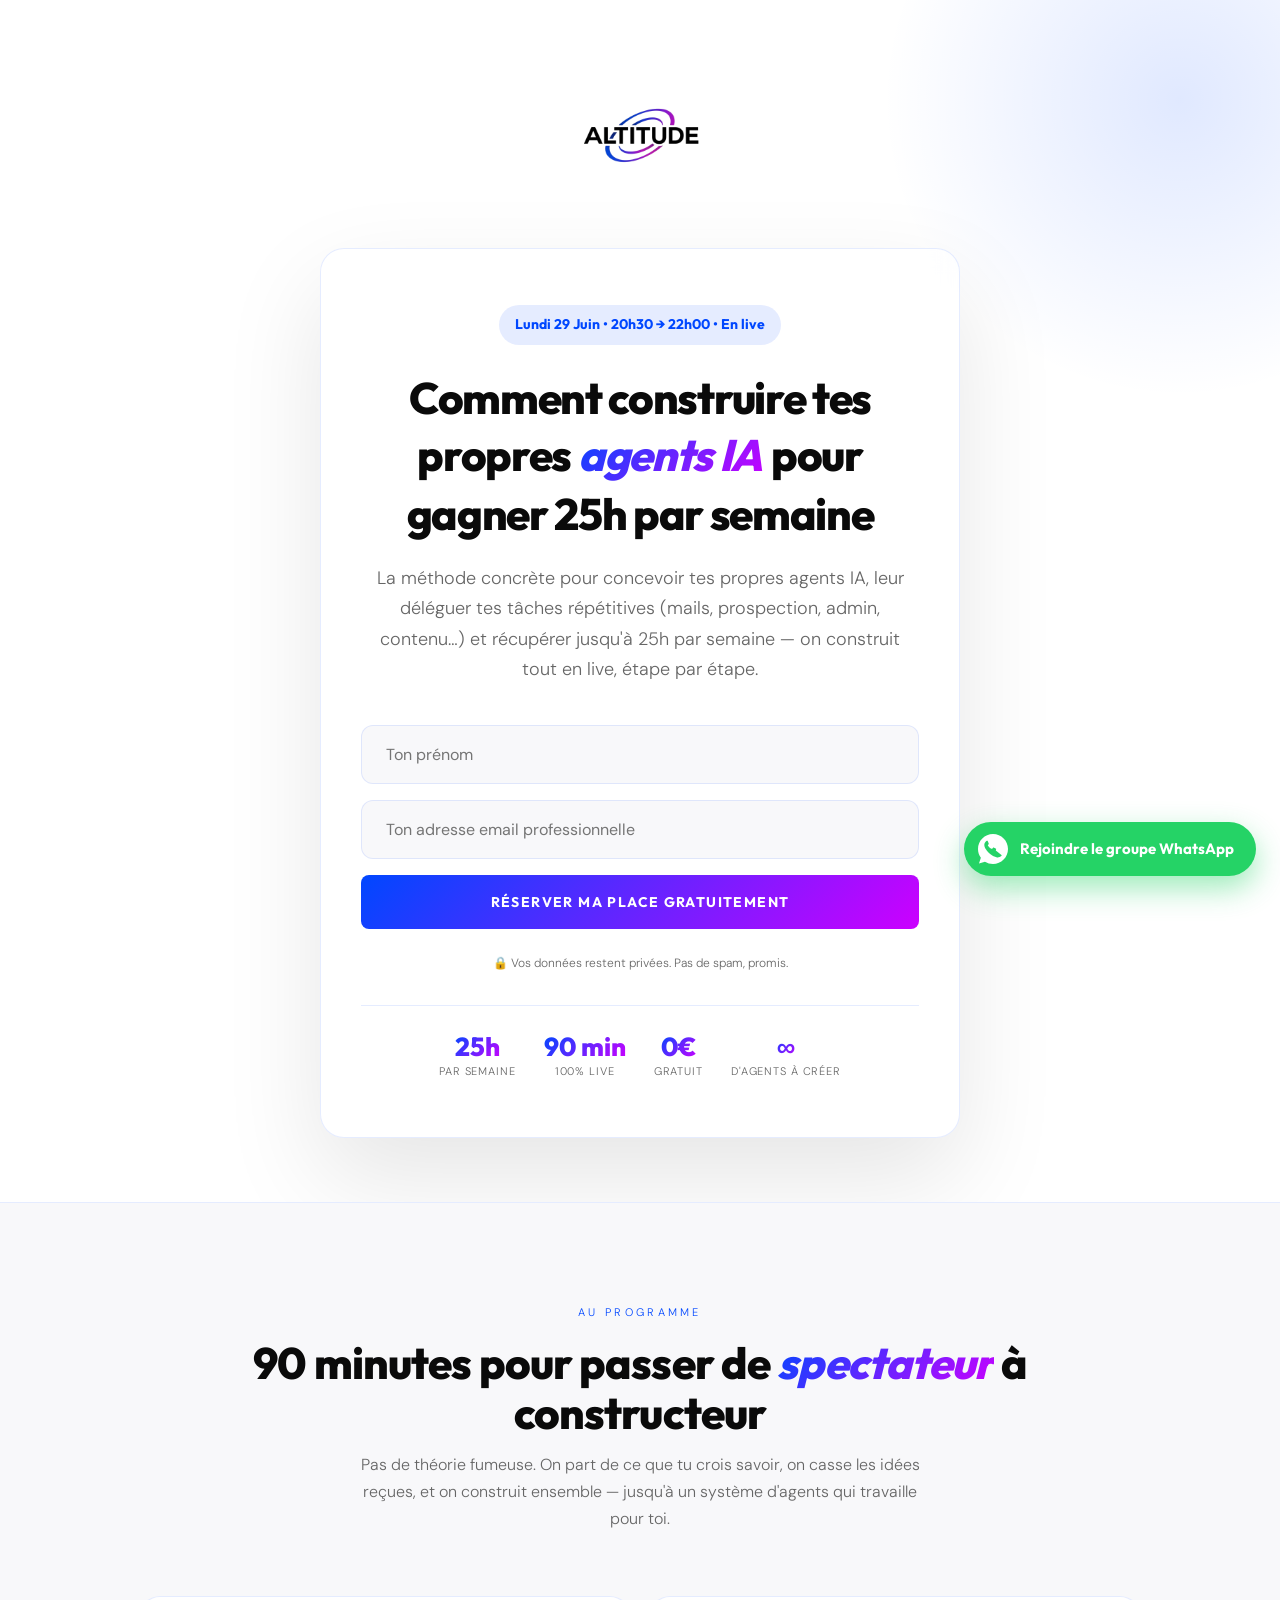
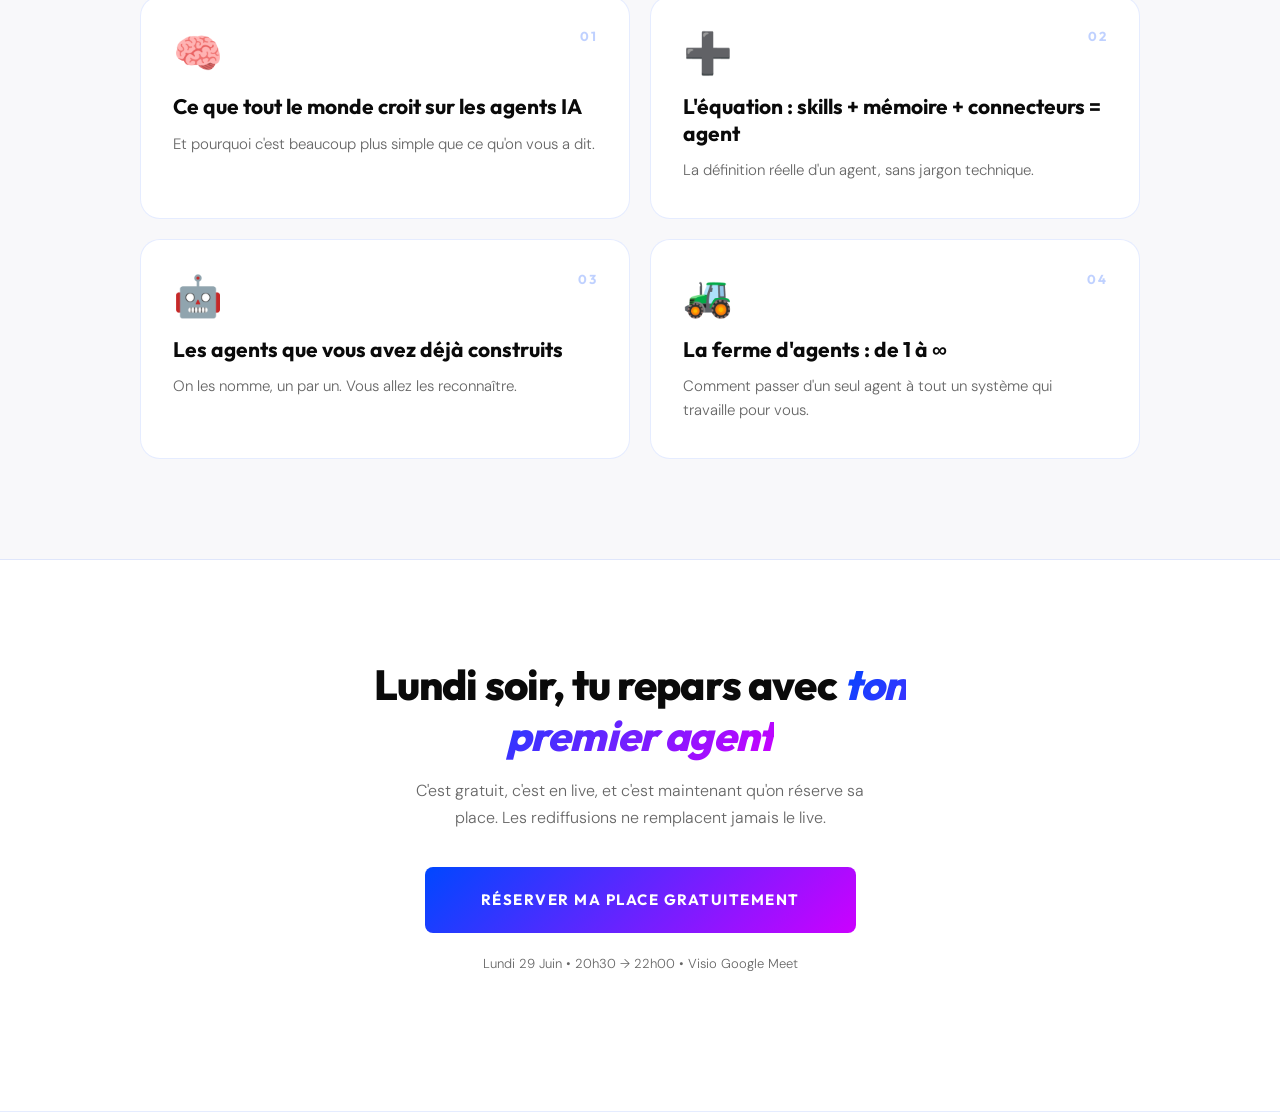
==== commit 159eb6de: "Refonte LP webinaire : agents IA (29 juin) - Nouveau sujet : construire ses propres agents IA pour g" ====
--- a/index.html
+++ b/index.html
@@ -3,7 +3,7 @@
 <head>
   <meta charset="UTF-8">
   <meta name="viewport" content="width=device-width, initial-scale=1.0">
-  <title>Altitude — Les connecteurs MCP : Claude branché sur tes outils</title>
+  <title>Altitude — Construis tes propres agents IA pour gagner 25h par semaine</title>
   <link href="https://fonts.googleapis.com/css2?family=Outfit:wght@400;600;700;800&family=DM+Sans:ital,wght@0,300;0,400;0,500;1,300&display=swap" rel="stylesheet">
   <link rel="stylesheet" href="style.css">
   <style>
@@ -14,28 +14,43 @@
       align-items: center;
       justify-content: center;
       text-align: center;
-      padding: 40px 20px;
+      padding: 64px 20px;
       background: var(--black);
-    }
-    
+      position: relative;
+      overflow: hidden;
+    }
+
+    .webinar-hero::after {
+      content: '';
+      position: absolute;
+      top: -200px;
+      right: -200px;
+      width: 600px;
+      height: 600px;
+      background: radial-gradient(circle, rgba(0, 71, 255, 0.12) 0%, transparent 70%);
+      pointer-events: none;
+    }
+
     .webinar-card {
       background: rgba(255, 255, 255, 0.03);
       backdrop-filter: blur(10px);
       border: 1px solid var(--border);
-      padding: 60px 40px;
+      padding: 56px 40px;
       border-radius: 24px;
-      max-width: 600px;
+      max-width: 640px;
       width: 100%;
       box-shadow: 0 40px 100px rgba(0, 0, 0, 0.1);
-    }
-    
+      position: relative;
+      z-index: 1;
+    }
+
     .form-group {
       margin-top: 40px;
       display: flex;
       flex-direction: column;
       gap: 16px;
     }
-    
+
     input[type="email"],
     input[type="text"] {
       width: 100%;
@@ -49,13 +64,13 @@
       outline: none;
       transition: all 0.3s ease;
     }
-    
+
     input[type="email"]:focus,
     input[type="text"]:focus {
       border-color: var(--primary);
       box-shadow: 0 0 0 4px rgba(0, 71, 255, 0.1);
     }
-    
+
     .cta-btn {
       display: inline-flex;
       align-items: center;
@@ -84,7 +99,7 @@
     .submit-btn {
       width: 100%;
     }
-    
+
     .date-tag {
       background: rgba(0, 71, 255, 0.1);
       color: var(--primary);
@@ -95,6 +110,184 @@
       font-size: 14px;
       margin-bottom: 24px;
       display: inline-block;
+    }
+
+    /* PROOF BAR */
+    .proof-bar {
+      display: flex;
+      flex-wrap: wrap;
+      justify-content: center;
+      gap: 28px;
+      margin-top: 32px;
+      padding-top: 28px;
+      border-top: 1px solid var(--border);
+    }
+
+    .proof-item {
+      display: flex;
+      flex-direction: column;
+      align-items: center;
+      gap: 2px;
+    }
+
+    .proof-num {
+      font-family: var(--font-corporate);
+      font-size: 26px;
+      font-weight: 800;
+      background: var(--accent);
+      -webkit-background-clip: text;
+      -webkit-text-fill-color: transparent;
+      line-height: 1;
+    }
+
+    .proof-label {
+      font-size: 11px;
+      letter-spacing: 0.08em;
+      text-transform: uppercase;
+      color: var(--muted);
+    }
+
+    /* PROGRAMME */
+    .programme {
+      padding: 100px 20px;
+      background: var(--slate);
+      border-bottom: 1px solid var(--border);
+    }
+
+    .programme-inner {
+      max-width: 1000px;
+      margin: 0 auto;
+    }
+
+    .programme-eyebrow {
+      text-align: center;
+      font-size: 11px;
+      letter-spacing: 0.3em;
+      text-transform: uppercase;
+      color: var(--primary);
+      margin-bottom: 16px;
+    }
+
+    .programme h2 {
+      text-align: center;
+      font-family: var(--font-corporate);
+      font-size: clamp(28px, 4vw, 44px);
+      font-weight: 800;
+      line-height: 1.15;
+      margin-bottom: 12px;
+    }
+
+    .programme h2 span {
+      background: var(--accent);
+      -webkit-background-clip: text;
+      -webkit-text-fill-color: transparent;
+      font-style: italic;
+    }
+
+    .programme-sub {
+      text-align: center;
+      color: var(--muted);
+      max-width: 560px;
+      margin: 0 auto 64px;
+      font-size: 16px;
+    }
+
+    .programme-grid {
+      display: grid;
+      grid-template-columns: 1fr 1fr;
+      gap: 20px;
+    }
+
+    .programme-card {
+      background: var(--black);
+      border: 1px solid var(--border);
+      border-radius: 20px;
+      padding: 36px 32px;
+      position: relative;
+      transition: transform 0.25s ease, box-shadow 0.25s ease, border-color 0.25s ease;
+      overflow: hidden;
+    }
+
+    .programme-card:hover {
+      transform: translateY(-4px);
+      border-color: rgba(0, 71, 255, 0.3);
+      box-shadow: 0 24px 60px rgba(0, 71, 255, 0.08);
+    }
+
+    .programme-step {
+      position: absolute;
+      top: 28px;
+      right: 32px;
+      font-family: var(--font-corporate);
+      font-size: 13px;
+      font-weight: 700;
+      color: rgba(0, 71, 255, 0.25);
+      letter-spacing: 0.1em;
+    }
+
+    .programme-emoji {
+      font-size: 40px;
+      line-height: 1;
+      margin-bottom: 20px;
+      display: block;
+    }
+
+    .programme-card h3 {
+      font-family: var(--font-corporate);
+      font-size: 21px;
+      font-weight: 700;
+      color: var(--white);
+      line-height: 1.25;
+      margin-bottom: 12px;
+    }
+
+    .programme-card p {
+      font-size: 15px;
+      color: var(--muted);
+      line-height: 1.6;
+    }
+
+    /* SECONDARY CTA */
+    .cta-final {
+      padding: 100px 20px;
+      text-align: center;
+      background: var(--black);
+    }
+
+    .cta-final h2 {
+      font-family: var(--font-corporate);
+      font-size: clamp(28px, 4vw, 42px);
+      font-weight: 800;
+      line-height: 1.2;
+      margin-bottom: 16px;
+      max-width: 640px;
+      margin-left: auto;
+      margin-right: auto;
+    }
+
+    .cta-final h2 span {
+      background: var(--accent);
+      -webkit-background-clip: text;
+      -webkit-text-fill-color: transparent;
+      font-style: italic;
+    }
+
+    .cta-final p {
+      color: var(--muted);
+      max-width: 480px;
+      margin: 0 auto 36px;
+      font-size: 16px;
+    }
+
+    .cta-final .cta-btn {
+      padding: 20px 56px;
+      font-size: 15px;
+    }
+
+    .cta-final .cta-meta {
+      margin-top: 20px;
+      font-size: 13px;
+      color: var(--muted);
     }
 
     /* WhatsApp floating widget */
@@ -129,6 +322,12 @@
       flex-shrink: 0;
     }
 
+    @media (max-width: 768px) {
+      .programme-grid { grid-template-columns: 1fr; }
+      .webinar-card { padding: 40px 24px; }
+      .programme { padding: 64px 20px; }
+    }
+
     @media (max-width: 480px) {
       .wa-widget {
         bottom: 16px;
@@ -147,26 +346,92 @@
   <div class="logo-container" style="width: 160px; height: 160px; margin-bottom: 24px;">
     <img src="logoaltitude.png" alt="Altitude Logo" style="width: 140px;">
   </div>
-  
+
   <div class="webinar-card fade-in">
-    <div class="date-tag">Jeudi 18 Juin • 20h30 → 22h00</div>
+    <div class="date-tag">Lundi 29 Juin • 20h30 → 22h00 • En live</div>
     <h1 style="font-family: var(--font-corporate); font-size: clamp(28px, 5vw, 44px); line-height: 1.3; margin-bottom: 20px;">
-      Les <span>connecteurs MCP</span> : Claude branché sur tes outils
+      Comment construire tes propres <span>agents IA</span> pour gagner 25h par semaine
     </h1>
     <p class="hero-sub" style="margin: 0 auto; color: var(--muted);">
-      Ce que sont les connecteurs MCP, comment brancher Claude sur tes apps (Gmail, Drive, Notion, ton CRM…) pour qu'il agisse vraiment à ta place, et comment les mettre en place dès maintenant — on décortique tout en live.
+      La méthode concrète pour concevoir tes propres agents IA, leur déléguer tes tâches répétitives (mails, prospection, admin, contenu…) et récupérer jusqu'à 25h par semaine — on construit tout en live, étape par étape.
     </p>
-    
+
     <form id="webinarForm" class="form-group">
       <input type="text" id="firstName" placeholder="Ton prénom" required>
       <input type="email" id="email" placeholder="Ton adresse email professionnelle" required>
       <button type="submit" class="cta-btn submit-btn">Réserver ma place gratuitement</button>
     </form>
-    
+
     <p style="margin-top: 24px; font-size: 12px; color: var(--muted);">
       🔒 Vos données restent privées. Pas de spam, promis.
     </p>
+
+    <div class="proof-bar">
+      <div class="proof-item">
+        <span class="proof-num">25h</span>
+        <span class="proof-label">par semaine</span>
+      </div>
+      <div class="proof-item">
+        <span class="proof-num">90 min</span>
+        <span class="proof-label">100% live</span>
+      </div>
+      <div class="proof-item">
+        <span class="proof-num">0€</span>
+        <span class="proof-label">gratuit</span>
+      </div>
+      <div class="proof-item">
+        <span class="proof-num">∞</span>
+        <span class="proof-label">d'agents à créer</span>
+      </div>
+    </div>
   </div>
+</section>
+
+<section class="programme">
+  <div class="programme-inner">
+    <p class="programme-eyebrow">Au programme</p>
+    <h2>90 minutes pour passer de <span>spectateur</span> à constructeur</h2>
+    <p class="programme-sub">
+      Pas de théorie fumeuse. On part de ce que tu crois savoir, on casse les idées reçues, et on construit ensemble — jusqu'à un système d'agents qui travaille pour toi.
+    </p>
+
+    <div class="programme-grid">
+      <div class="programme-card fade-in">
+        <span class="programme-step">01</span>
+        <span class="programme-emoji">🧠</span>
+        <h3>Ce que tout le monde croit sur les agents IA</h3>
+        <p>Et pourquoi c'est beaucoup plus simple que ce qu'on vous a dit.</p>
+      </div>
+
+      <div class="programme-card fade-in">
+        <span class="programme-step">02</span>
+        <span class="programme-emoji">➕</span>
+        <h3>L'équation : skills + mémoire + connecteurs = agent</h3>
+        <p>La définition réelle d'un agent, sans jargon technique.</p>
+      </div>
+
+      <div class="programme-card fade-in">
+        <span class="programme-step">03</span>
+        <span class="programme-emoji">🤖</span>
+        <h3>Les agents que vous avez déjà construits</h3>
+        <p>On les nomme, un par un. Vous allez les reconnaître.</p>
+      </div>
+
+      <div class="programme-card fade-in">
+        <span class="programme-step">04</span>
+        <span class="programme-emoji">🚜</span>
+        <h3>La ferme d'agents : de 1 à ∞</h3>
+        <p>Comment passer d'un seul agent à tout un système qui travaille pour vous.</p>
+      </div>
+    </div>
+  </div>
+</section>
+
+<section class="cta-final">
+  <h2>Lundi soir, tu repars avec <span>ton premier agent</span></h2>
+  <p>C'est gratuit, c'est en live, et c'est maintenant qu'on réserve sa place. Les rediffusions ne remplacent jamais le live.</p>
+  <a href="#" class="cta-btn" id="scrollTopBtn">Réserver ma place gratuitement</a>
+  <p class="cta-meta">Lundi 29 Juin • 20h30 → 22h00 • Visio Google Meet</p>
 </section>
 
 <script>
@@ -175,7 +440,7 @@
     const email = document.getElementById('email').value;
     const firstName = document.getElementById('firstName').value;
     const submitBtn = e.target.querySelector('button');
-    
+
     if (email && firstName) {
       // Loading state
       const originalText = submitBtn.innerText;
@@ -188,10 +453,10 @@
           headers: {
             'Content-Type': 'application/json',
           },
-          body: JSON.stringify({ 
-            email, 
+          body: JSON.stringify({
+            email,
             firstName,
-            source: 'webinaire_connecteurs_2026',
+            source: 'webinaire_agents_ia_2026',
             date: new Date().toISOString()
           }),
         });
@@ -203,9 +468,18 @@
       }
     }
   });
+
+  // Secondary CTA scrolls back to the form and focuses it
+  document.getElementById('scrollTopBtn').addEventListener('click', function(e) {
+    e.preventDefault();
+    window.scrollTo({ top: 0, behavior: 'smooth' });
+    setTimeout(function() {
+      document.getElementById('firstName').focus();
+    }, 600);
+  });
 </script>
 
-<a href="https://link.prcz.fr/le-cockpit" target="_blank" rel="noopener" class="wa-widget" aria-label="Rejoindre le groupe WhatsApp">
+<a href="https://chat.whatsapp.com/J6CDMhebZmKKws6VBmfQUT" target="_blank" rel="noopener" class="wa-widget" aria-label="Rejoindre le groupe WhatsApp du webinaire">
   <svg viewBox="0 0 32 32" fill="currentColor" aria-hidden="true">
     <path d="M16.004 0h-.008C7.174 0 .002 7.174.002 16c0 3.5 1.128 6.744 3.046 9.376L1.05 31.5l6.33-2.024A15.93 15.93 0 0 0 16.004 32C24.83 32 32 24.826 32 16S24.83 0 16.004 0zm9.32 22.594c-.386 1.09-1.92 1.994-3.142 2.258-.836.178-1.928.32-5.604-1.204-4.7-1.948-7.726-6.724-7.962-7.034-.226-.31-1.9-2.53-1.9-4.826 0-2.296 1.166-3.424 1.636-3.904.386-.394.844-.574 1.122-.574.13 0 .246.006.35.012.302.012.454.03.654.51.248.602.856 2.098.93 2.252.076.154.152.362.05.572-.096.216-.18.31-.334.49-.154.18-.3.318-.454.51-.14.166-.3.346-.128.642.172.29.764 1.26 1.64 2.04 1.13 1.006 2.04 1.318 2.366 1.454.244.102.534.078.71-.11.224-.242.5-.644.78-1.04.2-.284.452-.32.718-.22.27.094 1.706.804 2 .95.294.146.488.218.56.34.072.124.072.71-.314 1.8z"/>
   </svg>
